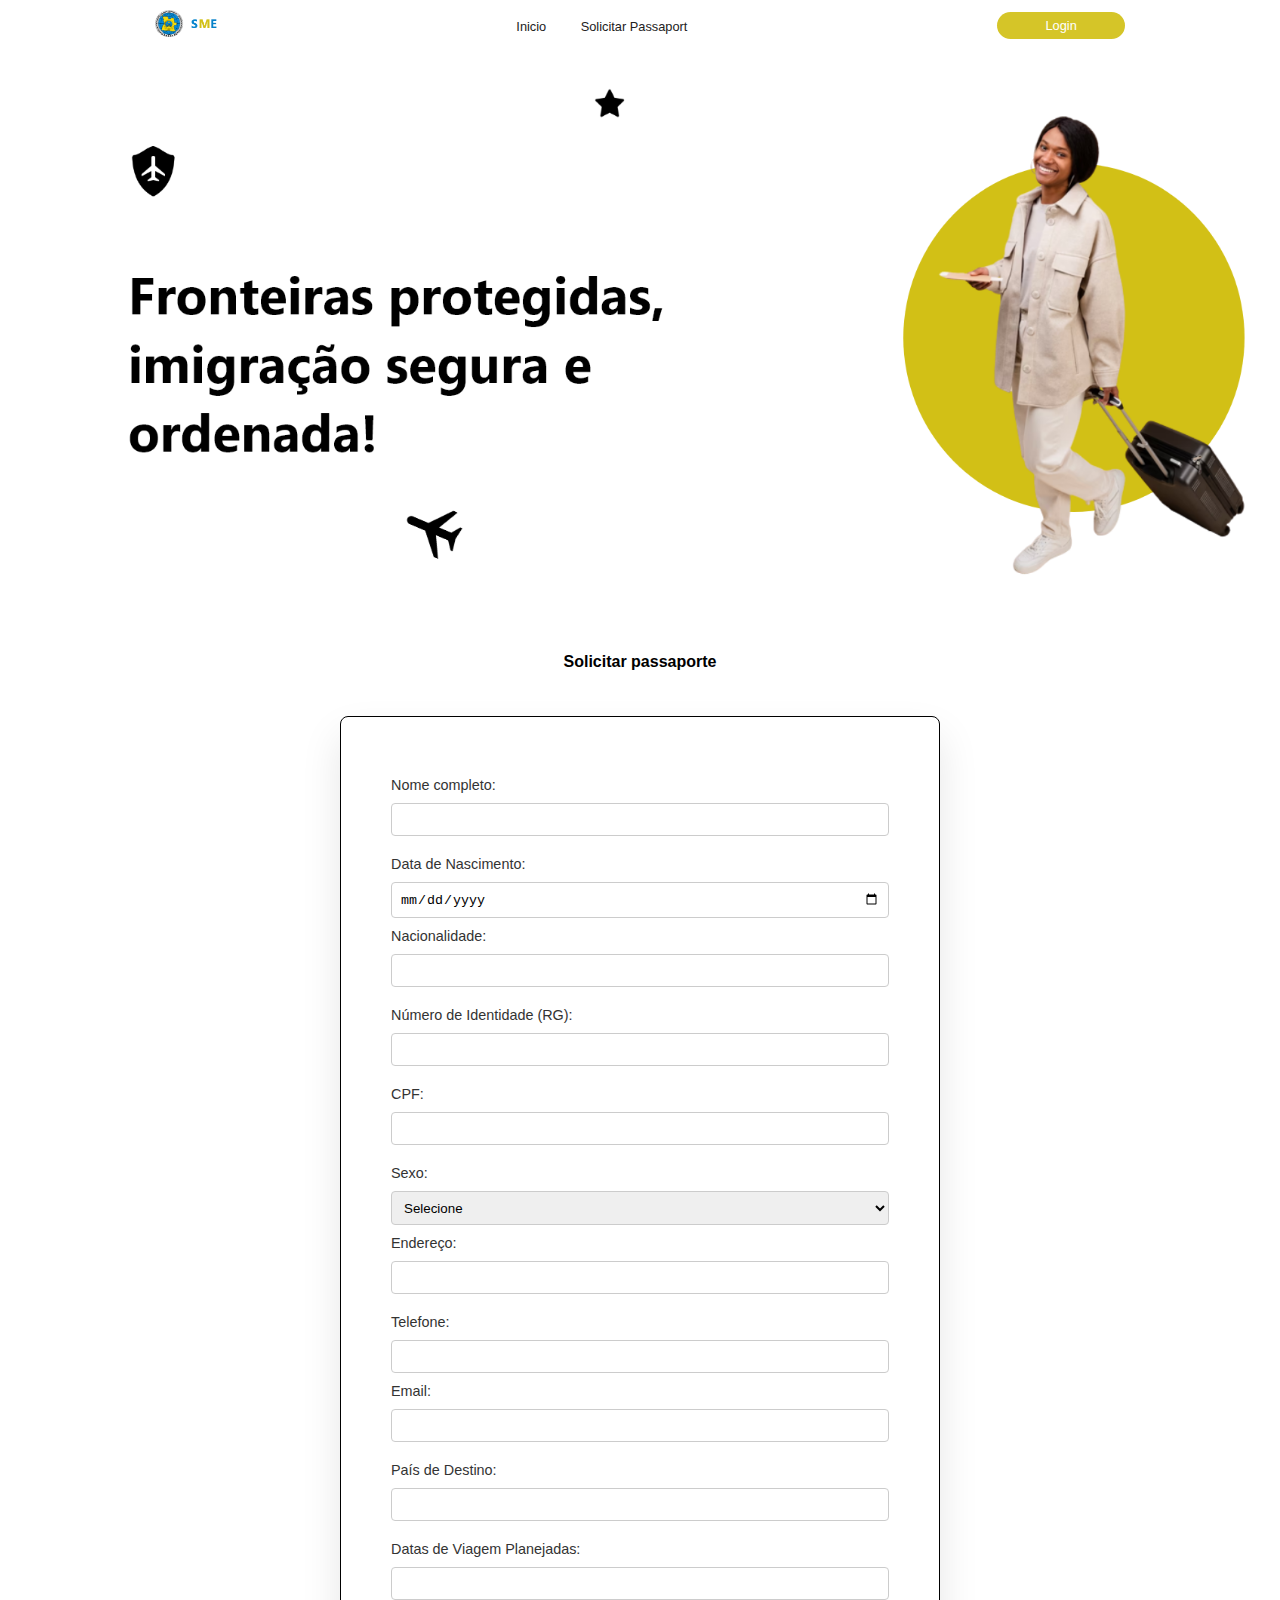
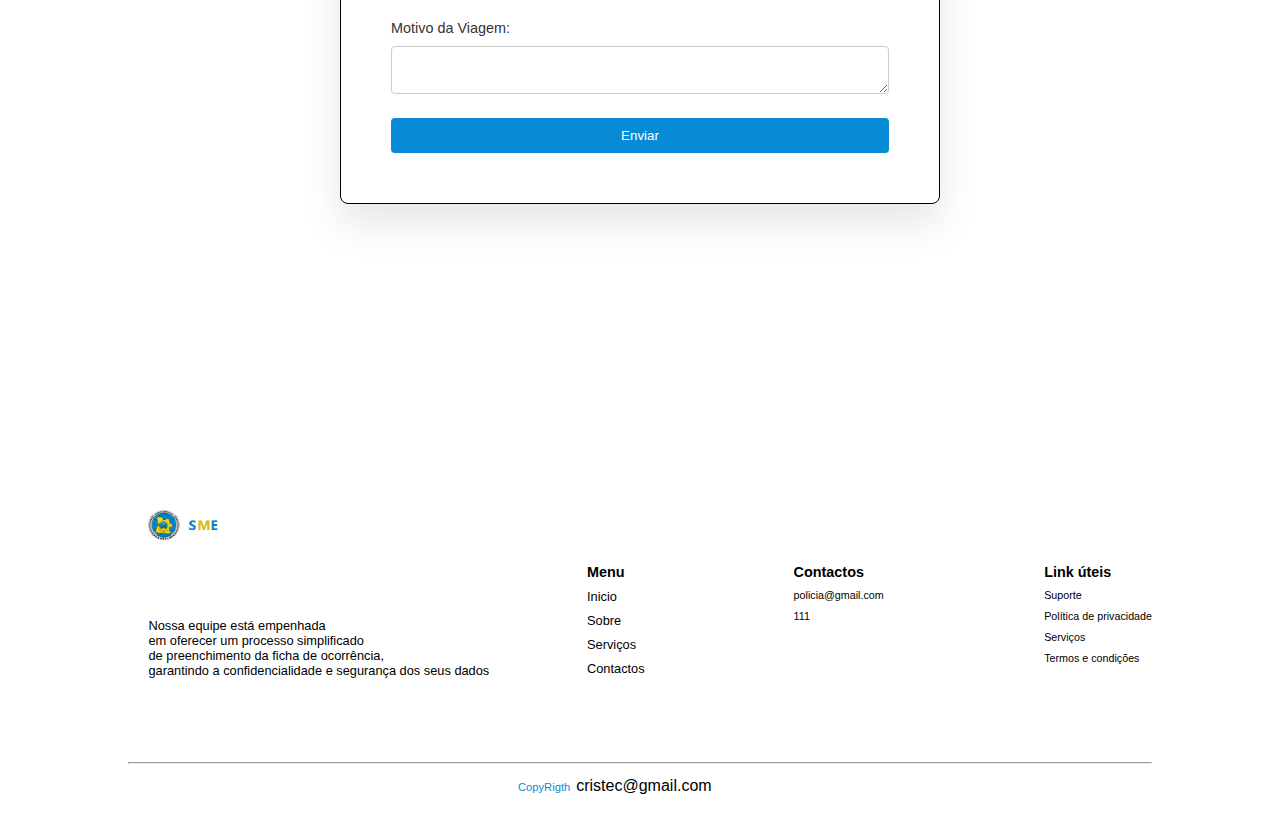
==== solicitar-passaport.html @ 7f986eef "subindo projecto" ====
<!DOCTYPE html>
<html lang="Pt">
<head>
    <meta charset="UTF-8">
    <meta name="viewport" content="width=device-width, initial-scale=1.0">
    <link rel="stylesheet" href="css/estilo.css">
    <link rel="stylesheet" href="css/index.css">
    <link rel="stylesheet" href="css/solicitar-passaport.css">
    <title>Solicitar Passaport</title>
</head>
<body>
   
    
  <header>
        <div class="logo">
        <a href="#"><img src="Img/Logotipo/Grupo 11.png" alt="Logo"></a>  
        </div>
        <nav>
          <ul class="menu">
            <li class="menu-bar"><a href="index.html">Inicio</a></li>
            <li class="menu-bar"><a href="#">Solicitar Passaport</a></li>
          </ul>
        </nav>
        <button class="botao">Login</button>
      </header>

<div class="centro">

      <img src="Img/Imagens editadas/Grupo 12.png" alt="tema" class="tema-principal">


      <div class="titulo-contentor">
        <h1 class="titulo-1">Solicitar passaporte</h1>
      </div>
      

    
       <form action="php/solicitar.php" method="post">
          <label for="nome">Nome completo:</label>
          <input type="text" id="nome" name="nome" required>
          
          <label for="data-nascimento">Data de Nascimento:</label>
          <input type="date" id="data-nascimento" name="data-nascimento" required>
          
          <label for="nacionalidade">Nacionalidade:</label>
          <input type="text" id="nacionalidade" name="nacionalidade" required>
          
          <label for="rg">Número de Identidade (RG):</label>
          <input type="text" id="rg" name="rg" required>
          
          <label for="cpf">CPF:</label>
          <input type="text" id="cpf" name="cpf" required>
          
          <label for="sexo">Sexo:</label>
          <select id="sexo" name="sexo" required>
            <option value="">Selecione</option>
            <option value="masculino">Masculino</option>
            <option value="feminino">Feminino</option>
            <option value="outro">Outro</option>
          </select>
          
          <label for="endereco">Endereço:</label>
          <input type="text" id="endereco" name="endereco" required>
          
          <label for="telefone">Telefone:</label>
          <input type="tel" id="telefone" name="telefone" required>
          
          <label for="email">Email:</label>
          <input type="email" id="email" name="email" required>
          
          <label for="pais-destino">País de Destino:</label>
          <input type="text" id="pais-destino" name="pais-destino" required>
          
          <label for="datas-viagem">Datas de Viagem Planejadas:</label>
          <input type="text" id="datas-viagem" name="datas-viagem" required>
          
          <label for="motivo-viagem">Motivo da Viagem:</label>
          <textarea id="motivo-viagem" name="motivo-viagem" required></textarea>
          
          <!-- Outros campos do formulário aqui -->
          
          <input class="enviar" type="submit" value="Enviar">
        </form> 
      </body>
      <script src="js/index.js"></script>
      </html>
      


















      <footer class="footer">
         
        <img src="Img/Logotipo/Grupo 11.png" alt="Logotipo" class="logotipo">
        <p class="texto">
          Nossa equipe está empenhada <br>
      em oferecer um processo simplificado <br>
      de preenchimento da ficha de ocorrência, <br>
      garantindo a confidencialidade e segurança dos seus dados<br>
        </p>
        
      
        <ul class="menu-footer">
          <h3 class="titulo-menu">Menu</h3>
          <li><a href="#">Inicio</a></li>
          <li><a href="#">Sobre</a></li>
          <li><a href="#">Serviços</a></li>
          <li><a href="#">Contactos</a></li>
        </ul>


        <div class="link-uteis">
           <h3>Link úteis</h3>
            <h6>Suporte</h6>
            <h6>Política de privacidade</h6>
            <h6>Serviços</h6>
             <h6>Termos e condições</h6>

        </div>
      
        <div class="contactos">
       <h3>Contactos</h3>
           <h6>policia@gmail.com</h6>
           <h6>111</h6>
           
      </div>
      
      
      
      </footer>

<hr class="linha">
<di class="inf"> <span>CopyRigth</span>cristec@gmail.com</di>
</div>   
</body>
<script src="js/index.js"></script>
</html>
---- css/estilo.css ----
* {
  margin: 0;
  padding: 0;
  margin: 0 auto;
  box-sizing: border-box;

}

body{
  font-family: Verdana, Geneva, Tahoma, sans-serif;
  overflow-x: hidden;
  scroll-behavior: smooth;

  
}
.centro{
  scroll-behavior: smooth;
max-width: 80vw;
height: auto;
}
---- css/index.css ----
header {
    display: flex;
    align-items: center;
    justify-content: space-between;
    padding: 10px;
    background-color: #ffffff;
    width: 100%;
    position: fixed;
    scroll-behavior: smooth;
  }

  .logo img {
    height: 3vh;
  }
  
  .menu {
    list-style: none;
    margin: 0;
    padding: 0;
  }
  
  .menu .menu-bar {
    display: inline-block;
    margin-right: 10px;
  }
  
  .menu .menu-bar a {
    position: relative;
    text-decoration: none;
    color: #222121;
    padding: 5px 10px;
    font-size: 0.8rem;
    overflow: hidden;
    
  }
  
  .menu .menu-bar a::before {
    content: "";
    position: absolute;
    bottom: -2px; /* Alterado para a parte inferior */
    left: 0;
    right: 100%;
    height: 2px;
    background-color: #D5C528;
    transition: right 0.5s ease;
  }
  
  .menu .menu-bar a:hover::before {
    right: 0;
  }

  .botao {
    cursor: pointer;
    width: 10vw;
    height: 3vh;
    background-color: #D5C528;
    color: #fff;
    border: none;
    border-radius: 30px;
    font-size: 0.8rem;
    transition: background-color 0.5s ease-in-out, color 0.5s ease-in-out;
  }
  .botao:hover{
    background-color: #000000;
    transition: background-color 0.5s ease-in-out, color 0.5s ease-in-out;
  }

  .menu-com-sombra {
    box-shadow: 0px 2px 5px rgba(0, 0, 0, 0.3);
  }
 

  .tema-principal{
    width: 90vw;
    margin-top: 5vh;
  }
  

  .titulo-contentor {
    display: flex;
    align-items: center;
    justify-content: center;
margin-top: 5vh;
  }
  
  .titulo-1{
    text-align: center;
    font-size: 1rem; 
  }
  
  .bloco-1{
    width: 100%;
    margin-top: 5vh;
   
  }

  .bloco-1 img{
width: 350px;
margin-top: 15vh;
margin-right: 1110%;

  }

  .bloco-1 p{
    float: right;
    margin-top: -20vh;
    font-size: 0.9rem;
  }


   .card-container {
    margin-top: 10vh;
    display: flex;
    justify-content: space-between;
  }
  
  .card {
    flex-basis: calc(30.33% - 20px);
   
    padding: 20px;
    height: 50vh;
    
   
  }
  
  .card-icon {
  
    text-align: center;
    margin-bottom: 10px;
  }

  .card img{
    margin-top: 10vh;
width: 50px;
  }
  
  .card-content h3 {
    color: #3a3a3a;
    margin-top: 8vh;
    font-size: 0.9rem;
    margin-bottom: 10px;
    text-align: center;
  }
  
  .card-content p {
    margin-top: 2vh;
    font-size: 14px;
    text-align: center;
  }

  
  form {
    margin-top: 10vh;
    border:solid 1px #000000;
    box-shadow: 0px 6px 8px  #000000;
    width: 50vw;
    padding: 50px 50px;
    border-radius: 8px;
  }

  label {
    margin-top: 1vh;
    display: block;
    margin-bottom: 10px;
    font-size: 0.9rem;
  }

  input[type="email"],
  input[type="text"] {
    width: 100%;
    padding: 8px;
    margin-bottom: 10px;
    border: 1px solid #ccc;
    border-radius: 8px;
  }

  button[type="submit"] {
    padding: 8px 16px;
    background-color: #078BD7;
    color: #fff;
    border: none;
    border-radius: 8px;
    font-size: 14px;
    cursor: pointer;
    margin-top: 5vh;
    width: 100%;
  }

  #assunto {
    width: 100%;
    height: 100px;
    padding: 10px;
    border-radius: 8px;
  }

  .title{
    font-size: 1rem;   
  }
  

  .footer{
    margin-top: 10vh;
    position: relative;
    width: 100%;
    height: 60vh; 
    overflow: hidden;
  }
    
    
    .footer .texto{
  
      position: absolute;
    margin-top: 36vh;
    color: #000000;
    text-align: left;
    margin-left: 2%;
    font-size: 0.8rem;
    }
  
    .footer .logotipo{
      margin-left: 2%;
      width: 70px;
      position: absolute;
      margin-top: 24vh;
    }
  
    .footer ul{
      position: absolute;
      display: block;
      left: 50%;
      margin-top: 30vh;
    }
  
    .footer li{
      font-size: 0.8rem;
      margin-top: 1vh;
     
    }
  
    .footer li ,a{
      color: #000000;
    }
  
    .titulo-menu{
      margin-top: 0.vh;
      color: #000000;
      font-size: 0.9rem;
    }
  
    .contactos{
  left:65%;
  display: block;
  margin-top:30vh;
  position: absolute;
  
    }
  
    .contactos h3{
      font-size: 0.9rem;
      color: #000000;
    }
  
a{
  text-decoration: none;
}

    .contactos h6{
      font-weight: normal;
      margin-top: 1vh;
      color: #000000;
  
    }

    .menu-footer{
      margin-top: -10vh;
      position: absolute;
   list-style: none;
   right: 33%;
   margin-left: -53px;
    }
    .link-uteis{
      float: right;
      margin-top: 30vh;
    }
 .link-uteis h6{
  margin-top: 1vh;
  font-weight: normal;
 }

 .link-uteis h3{
  font-size: 0.9rem;
 }

 .linha{

  margin-top: -8vh;
 }
 .inf{
  position: absolute;
 
  width: 100%;
 margin-left:30%;
 margin-top:1.5vh;
 
 }

 .inf span{
 font-size: 0.7rem;
  color: #078BD7;

  margin: 2px 6px;
 }
---- css/solicitar-passaport.css ----
h1 {
  text-align: center;
}

form {
  max-width: 600px;
  margin: 0 auto;
}

label {
  display: block;
  margin-top: 10px;
  font-weight: bold;
}

input[type="text"],
input[type="date"],
input[type="tel"],
input[type="email"],
textarea,
select {
  width: 100%;
  padding: 8px;
  border-radius: 4px;
  border: 1px solid #ccc;
  box-sizing: border-box;
}

select {
  height: 34px;
}

input[type="submit"] {
  margin-top: 20px;
  padding: 10px 20px;
  background-color: #333;
  color: #fff;
  border: none;
  border-radius: 4px;
  cursor: pointer;
}

/* Estilos adicionais */
form {
  background-color: #ffffff;
  padding: 50px;
  border-radius: 8px;
  box-shadow: 0 20px 40px #0000001a;
  font-weight: normal;
  margin-top: 5vh;
}

label {
  color: #333;
  font-weight: normal;
}

input[type="submit"] {
  background-color:#078BD7;
  color: #fff;
  width: 100%;
  font-weight: normal;
}

input[type="submit"]:hover {
  background-color: #555;
}

#motivo-viagem textarea{
    width: 100%;
    font-weight: normal;
    position: absolute;
}

.enviar input{
    width: 100%;
    font-weight: normal;
}

textarea {
  height: 100px
  width: 100%;
}
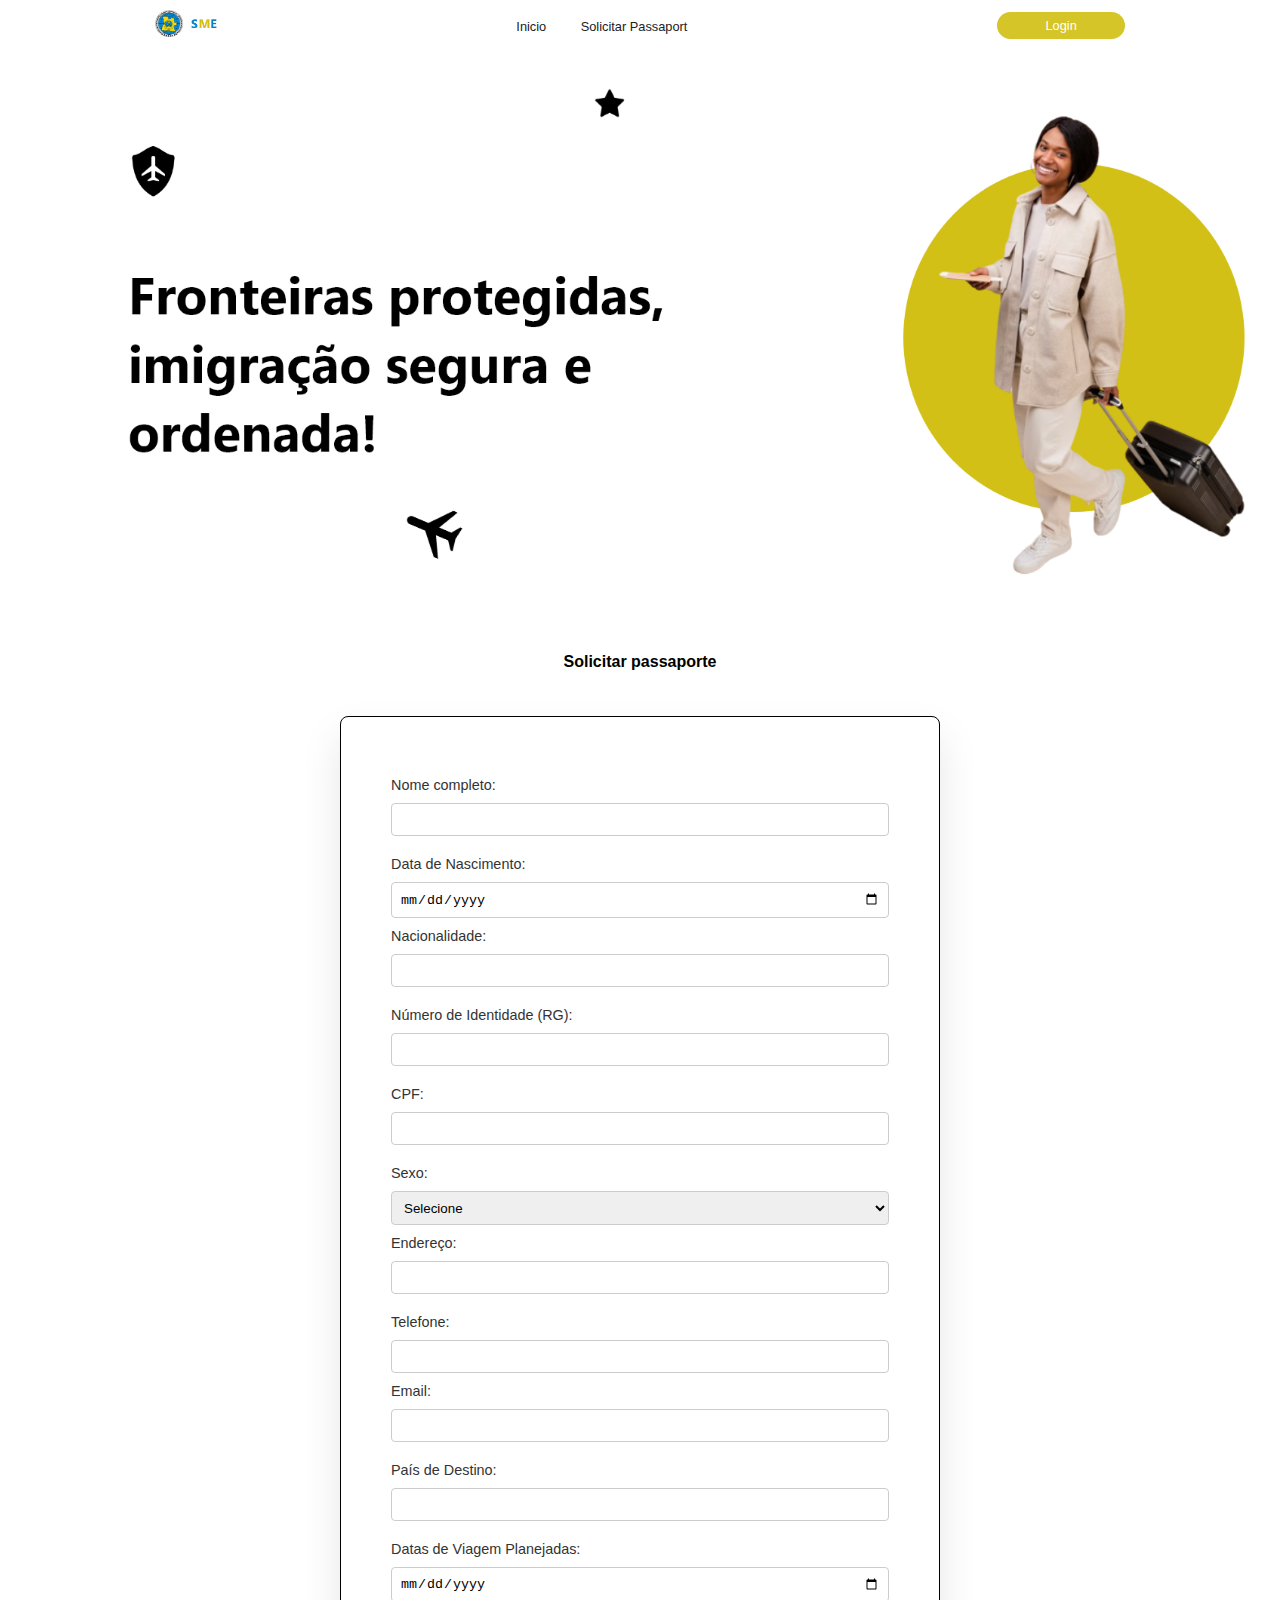
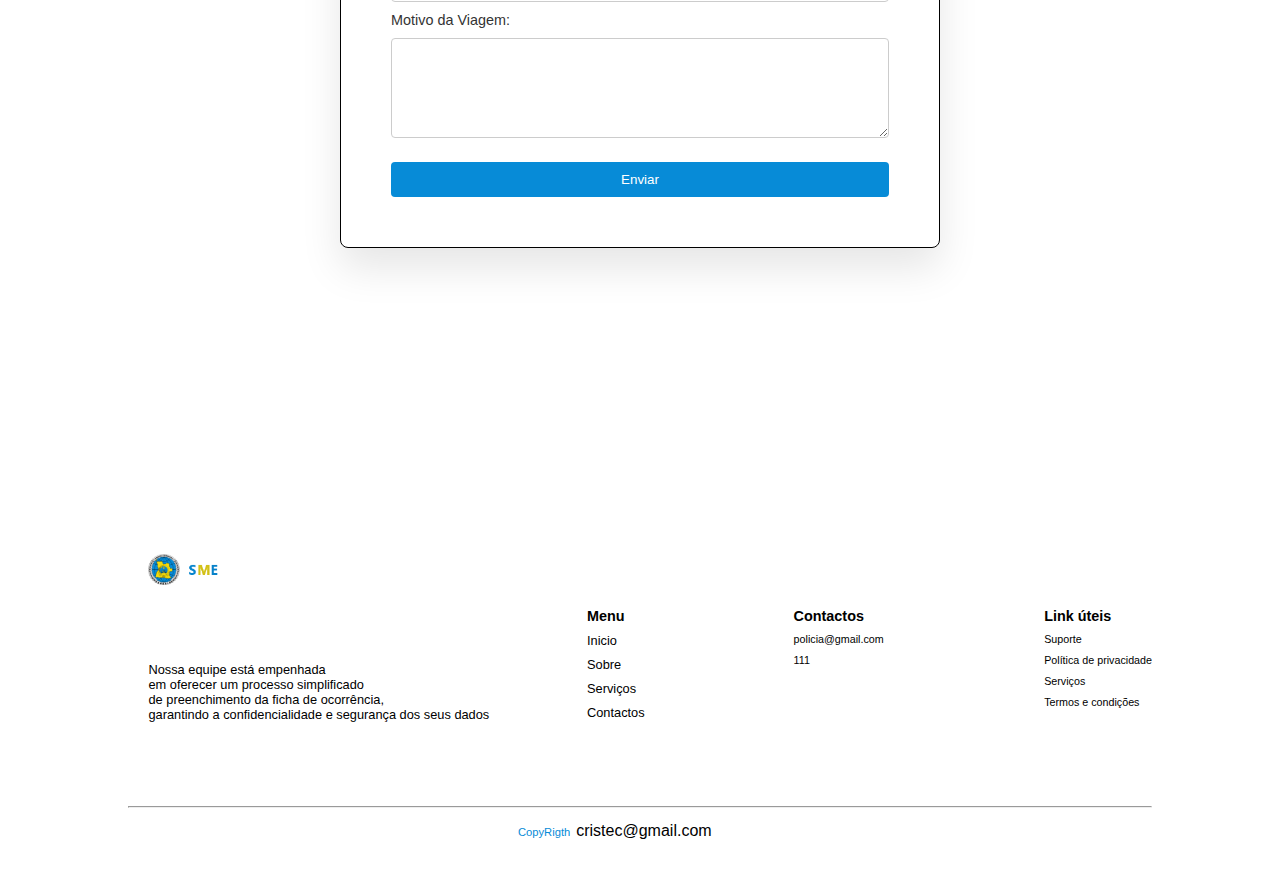
==== commit e3536fd5: "iniciando o backend" ====
--- a/solicitar-passaport.html
+++ b/solicitar-passaport.html
@@ -72,7 +72,7 @@
           <input type="text" id="pais-destino" name="pais-destino" required>
           
           <label for="datas-viagem">Datas de Viagem Planejadas:</label>
-          <input type="text" id="datas-viagem" name="datas-viagem" required>
+          <input type="date" id="datas-viagem" name="datas-viagem" required>
           
           <label for="motivo-viagem">Motivo da Viagem:</label>
           <textarea id="motivo-viagem" name="motivo-viagem" required></textarea>
--- a/css/solicitar-passaport.css
+++ b/css/solicitar-passaport.css
@@ -78,7 +78,7 @@
 }
 
 textarea {
-  height: 100px
+  height: 100px;
   width: 100%;
 }
 
